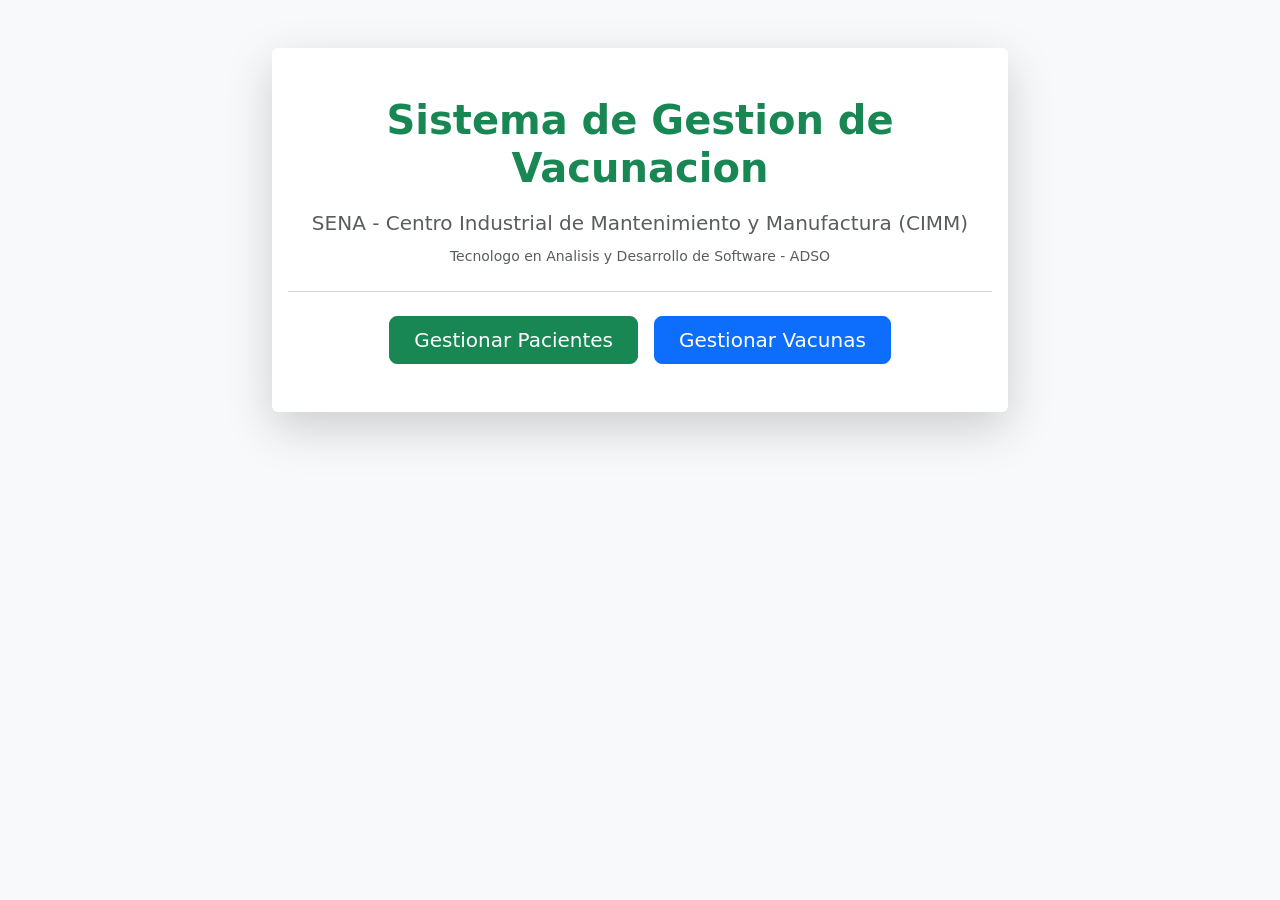
==== src/main/resources/templates/index.html @ 70a548ab "Initial commit: Sistema de Gestion de Vacunacion SENA CIMM" ====
<!DOCTYPE html>
<html xmlns:th="http://www.thymeleaf.org" lang="es">
<head>
    <meta charset="UTF-8">
    <meta name="viewport" content="width=device-width, initial-scale=1">
    <title th:text="#{app.titulo}">Sistema de Vacunacion - SENA CIMM</title>
    <link href="https://cdn.jsdelivr.net/npm/bootstrap@5.2.3/dist/css/bootstrap.min.css"
          rel="stylesheet">
    <link th:href="@{/css/vacunacion.css}" rel="stylesheet">
</head>
<body class="bg-light">

<!-- Navbar -->
<div th:replace="~{fragments/navbar :: nav}"></div>

<div class="container mt-5">
    <div class="row justify-content-center">
        <div class="col-lg-8">
            <div class="card shadow-lg text-center border-0">
                <div class="card-body py-5">
                    <h1 class="text-success mb-3 fw-bold" th:text="#{app.titulo}">Sistema de Gestion de Vacunacion</h1>
                    <p class="lead text-muted mb-2" th:text="#{app.subtitulo}">SENA - Centro Industrial de Mantenimiento y Manufactura (CIMM)</p>
                    <p class="text-muted small mb-4" th:text="#{app.descripcion}">Tecnologo en Analisis y Desarrollo de Software - ADSO</p>
                    <hr class="my-4 text-muted">
                    <div class="d-flex justify-content-center gap-3 mt-4">
                        <a th:href="@{/pacientes}" class="btn btn-success btn-lg px-4" th:text="#{general.gestionarPacientes}">
                            Gestionar Pacientes
                        </a>
                        <a th:href="@{/vacunas}" class="btn btn-primary btn-lg px-4" th:text="#{general.gestionarVacunas}">
                            Gestionar Vacunas
                        </a>
                    </div>
                </div>
            </div>
        </div>
    </div>
</div>

</body>
</html>
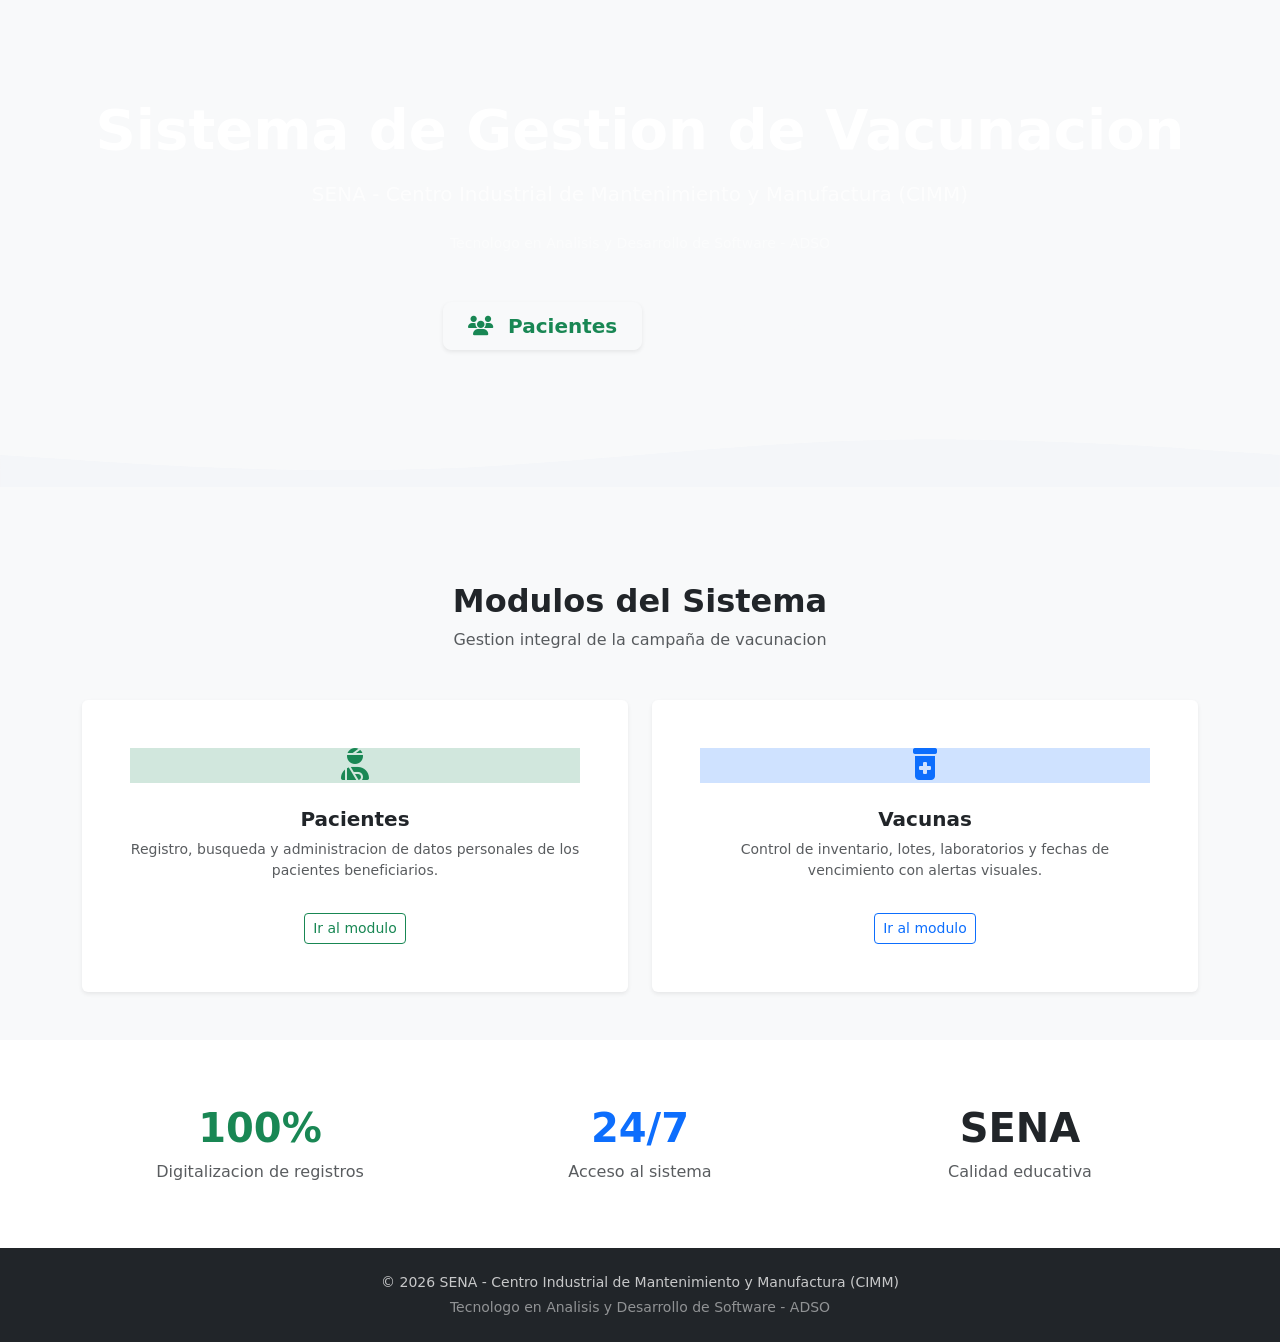
==== commit fbfb60c9: "feat: proyecto vacunacion-spring completo para SENA CIMM" ====
--- a/src/main/resources/templates/index.html
+++ b/src/main/resources/templates/index.html
@@ -4,8 +4,8 @@
     <meta charset="UTF-8">
     <meta name="viewport" content="width=device-width, initial-scale=1">
     <title th:text="#{app.titulo}">Sistema de Vacunacion - SENA CIMM</title>
-    <link href="https://cdn.jsdelivr.net/npm/bootstrap@5.2.3/dist/css/bootstrap.min.css"
-          rel="stylesheet">
+    <link href="https://cdn.jsdelivr.net/npm/bootstrap@5.2.3/dist/css/bootstrap.min.css" rel="stylesheet">
+    <link href="https://cdnjs.cloudflare.com/ajax/libs/font-awesome/6.4.0/css/all.min.css" rel="stylesheet">
     <link th:href="@{/css/vacunacion.css}" rel="stylesheet">
 </head>
 <body class="bg-light">
@@ -13,28 +13,99 @@
 <!-- Navbar -->
 <div th:replace="~{fragments/navbar :: nav}"></div>
 
-<div class="container mt-5">
-    <div class="row justify-content-center">
-        <div class="col-lg-8">
-            <div class="card shadow-lg text-center border-0">
-                <div class="card-body py-5">
-                    <h1 class="text-success mb-3 fw-bold" th:text="#{app.titulo}">Sistema de Gestion de Vacunacion</h1>
-                    <p class="lead text-muted mb-2" th:text="#{app.subtitulo}">SENA - Centro Industrial de Mantenimiento y Manufactura (CIMM)</p>
-                    <p class="text-muted small mb-4" th:text="#{app.descripcion}">Tecnologo en Analisis y Desarrollo de Software - ADSO</p>
-                    <hr class="my-4 text-muted">
-                    <div class="d-flex justify-content-center gap-3 mt-4">
-                        <a th:href="@{/pacientes}" class="btn btn-success btn-lg px-4" th:text="#{general.gestionarPacientes}">
-                            Gestionar Pacientes
-                        </a>
-                        <a th:href="@{/vacunas}" class="btn btn-primary btn-lg px-4" th:text="#{general.gestionarVacunas}">
-                            Gestionar Vacunas
-                        </a>
+<!-- Hero Section -->
+<section class="hero-section text-white text-center py-5 mb-0">
+    <div class="container py-5">
+        <h1 class="display-4 fw-bold mb-3" th:text="#{app.titulo}">Sistema de Gestion de Vacunacion</h1>
+        <p class="lead mb-4 opacity-75" th:text="#{app.subtitulo}">SENA - Centro Industrial de Mantenimiento y Manufactura (CIMM)</p>
+        <p class="mb-5 opacity-50 small" th:text="#{app.descripcion}">Tecnologo en Analisis y Desarrollo de Software - ADSO</p>
+        <div class="d-flex justify-content-center gap-3">
+            <a th:href="@{/pacientes}" class="btn btn-light btn-lg px-4 fw-bold text-success shadow-sm">
+                <i class="fas fa-users me-2"></i> <span th:text="#{general.gestionarPacientes}">Pacientes</span>
+            </a>
+            <a th:href="@{/vacunas}" class="btn btn-outline-light btn-lg px-4 fw-bold">
+                <i class="fas fa-syringe me-2"></i> <span th:text="#{general.gestionarVacunas}">Vacunas</span>
+            </a>
+        </div>
+    </div>
+    <!-- Wave SVG -->
+    <svg xmlns="http://www.w3.org/2000/svg" viewBox="0 0 1440 100" class="w-100" style="margin-bottom:-1px;">
+        <path fill="#f4f6f9" fill-opacity="1" d="M0,64L80,69.3C160,75,320,85,480,80C640,75,800,53,960,48C1120,43,1280,53,1360,58.7L1440,64L1440,100L1360,100C1280,100,1120,100,960,100C800,100,640,100,480,100C320,100,160,100,80,100L0,100Z"></path>
+    </svg>
+</section>
+
+<!-- Features Section -->
+<section class="py-5">
+    <div class="container">
+        <div class="text-center mb-5">
+            <h2 class="fw-bold text-dark">Modulos del Sistema</h2>
+            <p class="text-muted">Gestion integral de la campaña de vacunacion</p>
+        </div>
+        <div class="row g-4">
+            <!-- Card Pacientes -->
+            <div class="col-md-6">
+                <div class="card h-100 border-0 shadow-sm hover-card">
+                    <div class="card-body text-center p-5">
+                        <div class="icon-circle bg-success-subtle text-success mb-4 mx-auto">
+                            <i class="fas fa-user-injured fa-2x"></i>
+                        </div>
+                        <h3 class="h5 fw-bold" th:text="#{pacientes.titulo}">Pacientes</h3>
+                        <p class="text-muted small">Registro, busqueda y administracion de datos personales de los pacientes beneficiarios.</p>
+                        <a th:href="@{/pacientes}" class="btn btn-sm btn-outline-success mt-3">Ir al modulo</a>
+                    </div>
+                </div>
+            </div>
+            <!-- Card Vacunas -->
+            <div class="col-md-6">
+                <div class="card h-100 border-0 shadow-sm hover-card">
+                    <div class="card-body text-center p-5">
+                        <div class="icon-circle bg-primary-subtle text-primary mb-4 mx-auto">
+                            <i class="fas fa-prescription-bottle-medical fa-2x"></i>
+                        </div>
+                        <h3 class="h5 fw-bold" th:text="#{vacunas.titulo}">Vacunas</h3>
+                        <p class="text-muted small">Control de inventario, lotes, laboratorios y fechas de vencimiento con alertas visuales.</p>
+                        <a th:href="@{/vacunas}" class="btn btn-sm btn-outline-primary mt-3">Ir al modulo</a>
                     </div>
                 </div>
             </div>
         </div>
     </div>
-</div>
+</section>
 
+<!-- Stats Section -->
+<section class="py-5 bg-white">
+    <div class="container">
+        <div class="row text-center g-4">
+            <div class="col-md-4">
+                <div class="p-3">
+                    <h2 class="fw-bold text-success display-6">100%</h2>
+                    <p class="text-muted mb-0">Digitalizacion de registros</p>
+                </div>
+            </div>
+            <div class="col-md-4">
+                <div class="p-3">
+                    <h2 class="fw-bold text-primary display-6">24/7</h2>
+                    <p class="text-muted mb-0">Acceso al sistema</p>
+                </div>
+            </div>
+            <div class="col-md-4">
+                <div class="p-3">
+                    <h2 class="fw-bold text-dark display-6">SENA</h2>
+                    <p class="text-muted mb-0">Calidad educativa</p>
+                </div>
+            </div>
+        </div>
+    </div>
+</section>
+
+<!-- Footer -->
+<footer class="bg-dark text-white py-4 mt-auto">
+    <div class="container text-center">
+        <p class="mb-1 small opacity-75">&copy; 2026 SENA - Centro Industrial de Mantenimiento y Manufactura (CIMM)</p>
+        <p class="mb-0 small opacity-50">Tecnologo en Analisis y Desarrollo de Software - ADSO</p>
+    </div>
+</footer>
+
+<script src="https://cdn.jsdelivr.net/npm/bootstrap@5.2.3/dist/js/bootstrap.bundle.min.js"></script>
 </body>
 </html>
